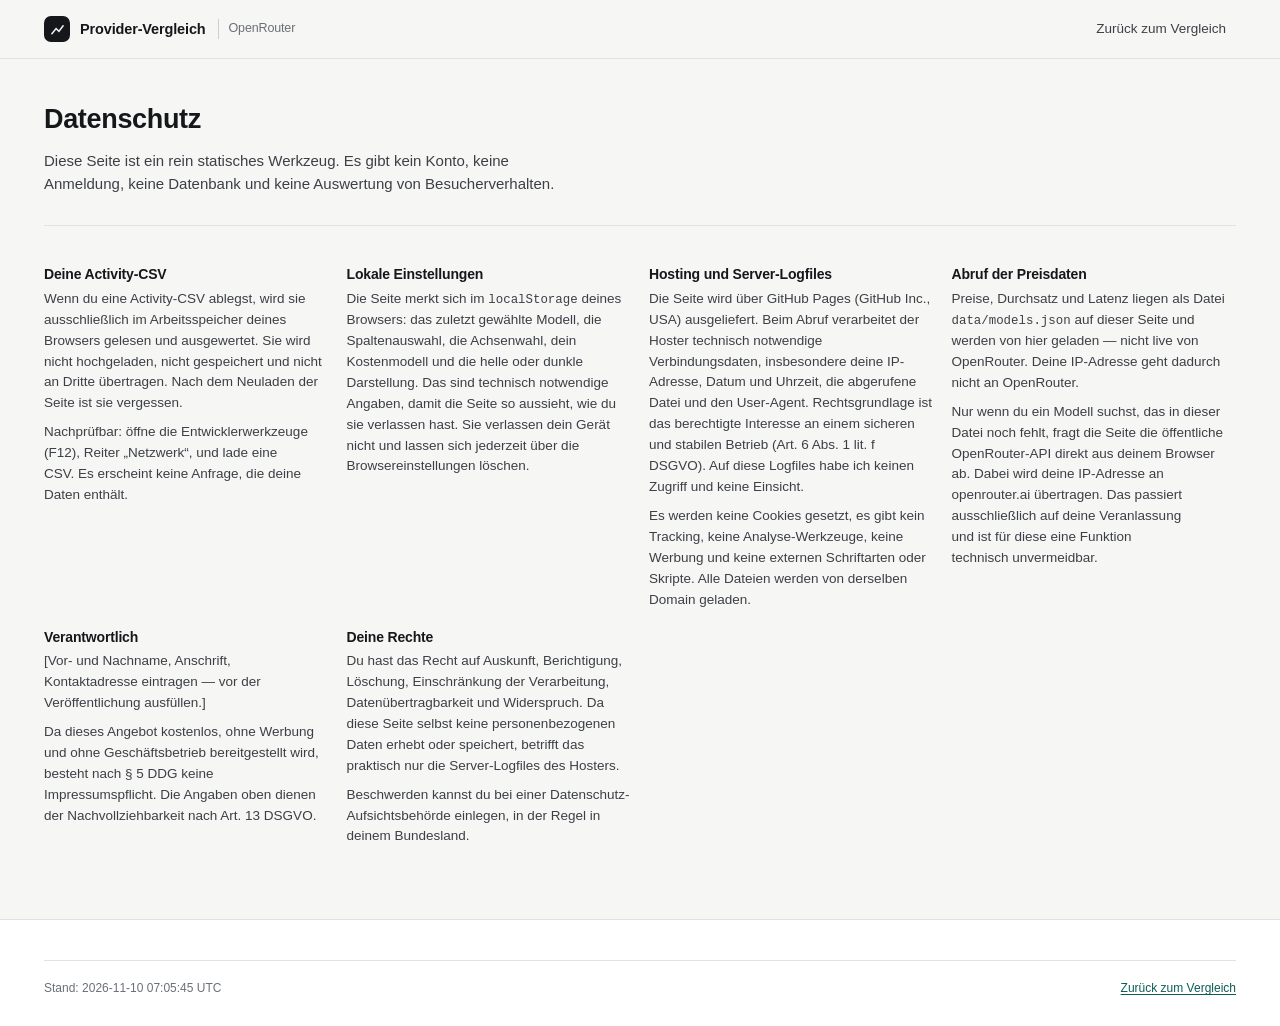
==== datenschutz.html @ 94ca4f89 "Provider-Vergleich: statische Website zum Vergleich von OpenRouter-Anbietern - Modellsuche über alle" ====
<!DOCTYPE html>
<html lang="de">
<head>
<meta charset="utf-8">
<meta name="viewport" content="width=device-width, initial-scale=1">
<title>Datenschutz — Provider-Vergleich</title>
<meta name="color-scheme" content="light dark">
<meta http-equiv="Content-Security-Policy" content="default-src 'none'; script-src 'self'; style-src 'self'; img-src 'self' data:; font-src 'self'; connect-src 'self'; base-uri 'none'; form-action 'none'">
<link rel="icon" href="assets/favicon.svg" type="image/svg+xml">
<link rel="stylesheet" href="assets/style.css">
</head>
<body>
<header class="site-header">
  <div class="site-header__inner">
    <a class="brand" href="./">
      <span class="brand__mark" aria-hidden="true">
        <svg width="15" height="15" viewBox="0 0 16 16" fill="none" stroke="currentColor" stroke-width="1.6" stroke-linecap="round">
          <path d="M2 12.5 6.5 7l3 3L14 4"/>
        </svg>
      </span>
      Provider-Vergleich
      <span class="brand__sub">OpenRouter</span>
    </a>
    <nav class="site-nav" aria-label="Hauptnavigation">
      <a href="index.html">Zurück zum Vergleich</a>
    </nav>
  </div>
</header>

<main>
  <section class="intro intro--single">
    <div>
      <h1>Datenschutz</h1>
      <p class="intro__lead">
        Diese Seite ist ein rein statisches Werkzeug. Es gibt kein Konto, keine Anmeldung,
        keine Datenbank und keine Auswertung von Besucherverhalten.
      </p>
    </div>
  </section>

  <section class="section">
    <div class="methodik">
      <article>
        <h3>Deine Activity-CSV</h3>
        <p>
          Wenn du eine Activity-CSV ablegst, wird sie ausschließlich im Arbeitsspeicher deines
          Browsers gelesen und ausgewertet. Sie wird nicht hochgeladen, nicht gespeichert und
          nicht an Dritte übertragen. Nach dem Neuladen der Seite ist sie vergessen.
        </p>
        <p>
          Nachprüfbar: öffne die Entwicklerwerkzeuge (F12), Reiter „Netzwerk“, und lade eine CSV.
          Es erscheint keine Anfrage, die deine Daten enthält.
        </p>
      </article>

      <article>
        <h3>Lokale Einstellungen</h3>
        <p>
          Die Seite merkt sich im <code>localStorage</code> deines Browsers: das zuletzt gewählte
          Modell, die Spaltenauswahl, die Achsenwahl, dein Kostenmodell und die helle oder dunkle
          Darstellung. Das sind technisch notwendige Angaben, damit die Seite so aussieht, wie du
          sie verlassen hast. Sie verlassen dein Gerät nicht und lassen sich jederzeit über die
          Browsereinstellungen löschen.
        </p>
      </article>

      <article>
        <h3>Hosting und Server-Logfiles</h3>
        <p>
          Die Seite wird über GitHub Pages (GitHub Inc., USA) ausgeliefert. Beim Abruf verarbeitet
          der Hoster technisch notwendige Verbindungsdaten, insbesondere deine IP-Adresse, Datum
          und Uhrzeit, die abgerufene Datei und den User-Agent. Rechtsgrundlage ist das
          berechtigte Interesse an einem sicheren und stabilen Betrieb (Art. 6 Abs. 1 lit. f
          DSGVO). Auf diese Logfiles habe ich keinen Zugriff und keine Einsicht.
        </p>
        <p>
          Es werden keine Cookies gesetzt, es gibt kein Tracking, keine Analyse-Werkzeuge, keine
          Werbung und keine externen Schriftarten oder Skripte. Alle Dateien werden von derselben
          Domain geladen.
        </p>
      </article>

      <article>
        <h3>Abruf der Preisdaten</h3>
        <p>
          Preise, Durchsatz und Latenz liegen als Datei <code>data/models.json</code> auf dieser
          Seite und werden von hier geladen — nicht live von OpenRouter. Deine IP-Adresse geht
          dadurch nicht an OpenRouter.
        </p>
        <p>
          Nur wenn du ein Modell suchst, das in dieser Datei noch fehlt, fragt die Seite die
          öffentliche OpenRouter-API direkt aus deinem Browser ab. Dabei wird deine IP-Adresse an
          openrouter.ai übertragen. Das passiert ausschließlich auf deine Veranlassung und ist für
          diese eine Funktion technisch unvermeidbar.
        </p>
      </article>

      <article>
        <h3>Verantwortlich</h3>
        <p>
          [Vor- und Nachname, Anschrift, Kontaktadresse eintragen — vor der Veröffentlichung
          ausfüllen.]
        </p>
        <p>
          Da dieses Angebot kostenlos, ohne Werbung und ohne Geschäftsbetrieb bereitgestellt wird,
          besteht nach § 5 DDG keine Impressumspflicht. Die Angaben oben dienen der
          Nachvollziehbarkeit nach Art. 13 DSGVO.
        </p>
      </article>

      <article>
        <h3>Deine Rechte</h3>
        <p>
          Du hast das Recht auf Auskunft, Berichtigung, Löschung, Einschränkung der Verarbeitung,
          Datenübertragbarkeit und Widerspruch. Da diese Seite selbst keine personenbezogenen Daten
          erhebt oder speichert, betrifft das praktisch nur die Server-Logfiles des Hosters.
        </p>
        <p>
          Beschwerden kannst du bei einer Datenschutz-Aufsichtsbehörde einlegen, in der Regel in
          deinem Bundesland.
        </p>
      </article>
    </div>
  </section>
</main>

<footer class="site-footer">
  <div class="site-footer__inner">
    <div class="site-footer__legal">
      <span>Stand: <span id="stand">—</span></span>
      <span class="spacer"></span>
      <a href="index.html">Zurück zum Vergleich</a>
    </div>
  </div>
</footer>
<script src="assets/datenschutz.js"></script>
</body>
</html>
---- assets/style.css ----
/* ==========================================================================
   Provider-Vergleich — Stylesheet
   Aufbau: Tokens · Basis · Kopf/Fuß · Werkzeugleiste · Tabelle · Grafik
   Farben und Typografie bewusst zurückhaltend: die Daten tragen die Seite.
   ========================================================================== */

/* --- Tokens --------------------------------------------------------------- */
:root {
  color-scheme: light;

  --bg: #f6f6f4;
  --surface: #ffffff;
  --surface-2: #fafaf8;
  --surface-3: #f1f1ee;
  --ink: #16171b;
  --ink-2: #3c3f46;
  --muted: #6b7076;
  --border: #e2e2de;
  --border-strong: #cfcfc9;

  --accent: #0f766e;
  --accent-ink: #0b5d56;
  --accent-soft: #e0f2ef;
  --warn: #a15c07;
  --warn-soft: #fdf3e2;
  --bad: #b3261e;
  --bad-soft: #fdecea;

  --radius: 8px;
  --radius-lg: 12px;
  --shadow: 0 1px 2px rgba(20, 22, 26, .06), 0 8px 24px -16px rgba(20, 22, 26, .25);

  --font: -apple-system, BlinkMacSystemFont, "Segoe UI", Roboto, "Helvetica Neue", Arial, sans-serif;
  --mono: ui-monospace, SFMono-Regular, "SF Mono", Menlo, Consolas, monospace;

  --maxw: 1240px;

  /* Quantisierungsfarben — eine Farbe je Stufe, auch im Diagramm verwendet
     (dort als SVG-fill, hier als Klasse). */
  --q-fp4: #2563eb;
  --q-fp8: #0d9488;
  --q-nvfp4: #7c3aed;
  --q-mxfp4: #c2410c;
  --q-fp16: #0369a1;
  --q-bf16: #4d7c0f;
  --q-fp32: #9f1239;
  --q-int8: #a16207;
  --q-int4: #be185d;
  --q-unknown: #8b929b;
}

:root[data-theme="dark"] {
  color-scheme: dark;
  --bg: #0e0f11;
  --surface: #16181b;
  --surface-2: #1b1e22;
  --surface-3: #21252a;
  --ink: #e9e9e6;
  --ink-2: #c2c6cc;
  --muted: #8b929b;
  --border: #282c31;
  --border-strong: #3a3f46;

  --accent: #2dd4bf;
  --accent-ink: #7fe7d8;
  --accent-soft: #10302e;
  --warn: #e0a44a;
  --warn-soft: #2c2317;
  --bad: #f0736a;
  --bad-soft: #2e1a19;

  --shadow: 0 1px 2px rgba(0, 0, 0, .4), 0 12px 32px -20px rgba(0, 0, 0, .8);
}

/* Systemeinstellung „dunkel" ohne Umschalter: gleiche Tokens wie oben.
   Muss mit :root[data-theme="dark"] synchron bleiben. */
@media (prefers-color-scheme: dark) {
  :root:not([data-theme="light"]) {
    color-scheme: dark;
    --bg: #0e0f11;
    --surface: #16181b;
    --surface-2: #1b1e22;
    --surface-3: #21252a;
    --ink: #e9e9e6;
    --ink-2: #c2c6cc;
    --muted: #8b929b;
    --border: #282c31;
    --border-strong: #3a3f46;

    --accent: #2dd4bf;
    --accent-ink: #7fe7d8;
    --accent-soft: #10302e;
    --warn: #e0a44a;
    --warn-soft: #2c2317;
    --bad: #f0736a;
    --bad-soft: #2e1a19;

    --shadow: 0 1px 2px rgba(0, 0, 0, .4), 0 12px 32px -20px rgba(0, 0, 0, .8);
  }
}

/* Quantisierungs-Punkte (Tabelle und Legende) */
.qdot.q-fp4 { background: var(--q-fp4); }
.qdot.q-fp8 { background: var(--q-fp8); }
.qdot.q-nvfp4 { background: var(--q-nvfp4); }
.qdot.q-mxfp4 { background: var(--q-mxfp4); }
.qdot.q-fp16 { background: var(--q-fp16); }
.qdot.q-bf16 { background: var(--q-bf16); }
.qdot.q-fp32 { background: var(--q-fp32); }
.qdot.q-int8 { background: var(--q-int8); }
.qdot.q-int4 { background: var(--q-int4); }
.qdot.q-unknown { background: var(--q-unknown); }

/* Kleine Helfer (keine Inline-Styles: die CSP erlaubt nur eigene Stylesheets) */
.colchips { display: contents; }
.intro--single { grid-template-columns: 1fr; }
.hint--top { margin-top: 14px; }
.linkline { margin-top: 10px; }
.panel--note { margin: 24px; }
.is-left { text-align: left !important; }
.tip-bad { color: #f0736a; }
.point-label { pointer-events: none; }
.qdot--ring { background: transparent; border: 2px solid #b3261e; }

/* --- Basis ---------------------------------------------------------------- */
*, *::before, *::after { box-sizing: border-box; }

html { -webkit-text-size-adjust: 100%; }

body {
  margin: 0;
  background: var(--bg);
  color: var(--ink);
  font: 400 14.5px/1.55 var(--font);
  text-wrap: pretty;
  -webkit-font-smoothing: antialiased;
}

h1, h2, h3 { margin: 0; line-height: 1.25; letter-spacing: -.012em; }
h1 { font-size: 27px; font-weight: 640; }
h2 { font-size: 17px; font-weight: 620; }
h3 { font-size: 14px; font-weight: 620; }
p { margin: 0; }

a { color: var(--accent-ink); text-decoration-thickness: 1px; text-underline-offset: 2px; }
a:hover { color: var(--accent); }

code, .mono { font-family: var(--mono); font-size: .92em; }

button, input, select, textarea { font: inherit; color: inherit; }

:focus-visible {
  outline: 2px solid var(--accent);
  outline-offset: 2px;
  border-radius: 4px;
}

.visually-hidden {
  position: absolute; width: 1px; height: 1px;
  padding: 0; margin: -1px; overflow: hidden;
  clip: rect(0 0 0 0); white-space: nowrap; border: 0;
}

.skip-link {
  position: absolute; left: 12px; top: -60px; z-index: 100;
  background: var(--surface); border: 1px solid var(--border-strong);
  border-radius: var(--radius); padding: 8px 14px;
}
.skip-link:focus { top: 12px; }

/* --- Kopfleiste ----------------------------------------------------------- */
.site-header {
  position: sticky; top: 0; z-index: 40;
  background: color-mix(in srgb, var(--bg) 88%, transparent);
  backdrop-filter: saturate(1.6) blur(10px);
  border-bottom: 1px solid var(--border);
}
.site-header__inner {
  max-width: var(--maxw); margin: 0 auto; padding: 0 24px;
  height: 58px; display: flex; align-items: center; gap: 20px;
}
.brand {
  display: flex; align-items: center; gap: 10px;
  text-decoration: none; color: var(--ink); font-weight: 620; letter-spacing: -.01em;
}
.brand__mark {
  width: 26px; height: 26px; border-radius: 7px;
  background: var(--ink); color: var(--bg);
  display: grid; place-items: center; flex: none;
}
.brand__mark svg { display: block; }
.brand__sub {
  font-weight: 450; color: var(--muted); font-size: 12.5px;
  border-left: 1px solid var(--border-strong); padding-left: 10px; margin-left: 2px;
}
.site-nav { display: flex; align-items: center; gap: 4px; margin-left: auto; }
.site-nav a {
  color: var(--ink-2); text-decoration: none; font-size: 13.5px;
  padding: 7px 10px; border-radius: 6px;
}
.site-nav a:hover { background: var(--surface-3); color: var(--ink); }
.icon-btn {
  display: grid; place-items: center;
  width: 34px; height: 34px; border-radius: 7px;
  background: transparent; border: 1px solid var(--border);
  color: var(--ink-2); cursor: pointer;
}
.icon-btn:hover { background: var(--surface-3); color: var(--ink); }

/* --- Seitenrumpf ---------------------------------------------------------- */
main { max-width: var(--maxw); margin: 0 auto; padding: 0 24px 72px; }

.intro {
  display: grid; grid-template-columns: minmax(0, 1fr) minmax(0, 380px);
  gap: 40px; align-items: end;
  padding: 44px 0 30px; border-bottom: 1px solid var(--border);
}
.intro h1 { margin-bottom: 12px; max-width: 22ch; }
.intro__lead { color: var(--ink-2); max-width: 62ch; font-size: 15px; }
.intro__lead + .intro__lead { margin-top: 10px; }
.intro__facts { display: grid; gap: 14px; }
.fact { display: grid; grid-template-columns: 92px 1fr; gap: 12px; align-items: baseline; }
.fact dt {
  font-size: 11px; text-transform: uppercase; letter-spacing: .07em;
  color: var(--muted); font-weight: 600;
}
.fact dd { margin: 0; font-size: 13.5px; color: var(--ink-2); }
.fact dd b { color: var(--ink); font-variant-numeric: tabular-nums; }

.section { padding-top: 40px; }
.section__head {
  display: flex; align-items: baseline; gap: 14px; flex-wrap: wrap;
  margin-bottom: 16px;
}
.section__head h2 { flex: none; }
.section__head .hint { color: var(--muted); font-size: 13px; }

/* --- Werkzeugleiste: Modellsuche + Presets -------------------------------- */
.toolbar {
  display: flex; gap: 16px; align-items: flex-start; flex-wrap: wrap;
  margin-bottom: 18px;
}
.picker { position: relative; flex: 1 1 420px; min-width: 300px; }
.picker__label {
  display: block; font-size: 11px; font-weight: 600; letter-spacing: .07em;
  text-transform: uppercase; color: var(--muted); margin-bottom: 6px;
}
.picker__field {
  display: flex; align-items: center; gap: 8px;
  background: var(--surface); border: 1px solid var(--border-strong);
  border-radius: var(--radius); padding: 0 10px;
  box-shadow: var(--shadow);
}
.picker__field:focus-within { border-color: var(--accent); }
.picker__field svg { flex: none; color: var(--muted); }
.picker input {
  flex: 1; min-width: 0; border: 0; background: none; padding: 11px 0;
  font-size: 14.5px;
}
.picker input:focus { outline: none; }
.picker__clear {
  border: 0; background: none; color: var(--muted); cursor: pointer;
  padding: 4px; border-radius: 4px; line-height: 0;
}
.picker__clear:hover { color: var(--ink); background: var(--surface-3); }

.picker__list {
  position: absolute; z-index: 30; left: 0; right: 0; top: calc(100% + 6px);
  background: var(--surface); border: 1px solid var(--border-strong);
  border-radius: var(--radius); box-shadow: 0 18px 40px -20px rgba(0, 0, 0, .35);
  max-height: 340px; overflow-y: auto; padding: 4px;
}
.picker__list[hidden] { display: none; }
.picker__opt {
  display: grid; grid-template-columns: 1fr auto; gap: 2px 12px;
  padding: 8px 10px; border-radius: 6px; cursor: pointer;
}
.picker__opt:hover, .picker__opt[aria-selected="true"] { background: var(--surface-3); }
.picker__opt-name { font-size: 13.5px; font-weight: 550; }
.picker__opt-id {
  grid-column: 1; font-family: var(--mono); font-size: 11.5px; color: var(--muted);
}
.picker__opt-meta {
  grid-row: 1 / span 2; grid-column: 2; align-self: center;
  font-size: 11.5px; color: var(--muted); text-align: right;
  font-variant-numeric: tabular-nums;
}
.picker__empty { padding: 14px 10px; color: var(--muted); font-size: 13px; }

.presets { display: flex; flex-wrap: wrap; gap: 6px; align-items: flex-end; }
.presets__label {
  flex-basis: 100%; font-size: 11px; font-weight: 600; letter-spacing: .07em;
  text-transform: uppercase; color: var(--muted); margin-bottom: 0;
}
.chip {
  border: 1px solid var(--border-strong); background: var(--surface);
  border-radius: 999px; padding: 6px 13px; font-size: 13px;
  color: var(--ink-2); cursor: pointer; white-space: nowrap;
}
.chip:hover { border-color: var(--accent); color: var(--accent-ink); }
.chip[aria-pressed="true"] {
  background: var(--accent); border-color: var(--accent);
  color: #fff; font-weight: 550;
}
:root[data-theme="dark"] .chip[aria-pressed="true"] { color: #06201e; }

/* --- Kostenmodell --------------------------------------------------------- */
.model-bar {
  display: flex; flex-wrap: wrap; align-items: center; gap: 10px 18px;
  background: var(--surface); border: 1px solid var(--border);
  border-radius: var(--radius-lg) var(--radius-lg) 0 0;
  border-bottom: 0; padding: 12px 16px;
}
.model-bar__title {
  font-size: 11px; font-weight: 600; letter-spacing: .07em;
  text-transform: uppercase; color: var(--muted); flex-basis: 100%;
}
.field { display: flex; align-items: center; gap: 7px; font-size: 13px; color: var(--ink-2); }
.field input[type="number"] {
  width: 88px; padding: 6px 8px; border-radius: 6px;
  border: 1px solid var(--border-strong); background: var(--surface-2);
  font-variant-numeric: tabular-nums;
}
.field input[type="number"]:disabled { color: var(--muted); background: var(--surface-3); }
.field select {
  padding: 6px 8px; border-radius: 6px; border: 1px solid var(--border-strong);
  background: var(--surface-2);
}
.model-bar__csv {
  margin-left: auto; display: flex; align-items: center; gap: 10px;
}
.drop-mini {
  border: 1px dashed var(--border-strong); border-radius: var(--radius);
  padding: 7px 12px; font-size: 12.5px; color: var(--muted);
  background: var(--surface-2); cursor: pointer; display: inline-flex;
  align-items: center; gap: 7px;
}
.drop-mini:hover, .drop-mini.is-over { border-color: var(--accent); color: var(--accent-ink); }
.drop-mini.is-loaded { border-style: solid; border-color: var(--accent); color: var(--accent-ink); }

/* --- Tabelle -------------------------------------------------------------- */
.table-card {
  background: var(--surface); border: 1px solid var(--border);
  border-bottom: 0; overflow: hidden;
}
.table-scroll { overflow: auto; max-height: 62vh; }
table {
  border-collapse: separate; border-spacing: 0; width: 100%;
  min-width: 760px;
  font-size: 13px; font-variant-numeric: tabular-nums;
}
thead th {
  position: sticky; top: 0; z-index: 2;
  background: var(--surface-2);
  border-bottom: 1px solid var(--border-strong);
  padding: 0; text-align: right; white-space: nowrap;
  font-size: 11px; font-weight: 600; letter-spacing: .05em;
  text-transform: uppercase; color: var(--muted);
}
thead th:first-child { text-align: left; }
th button {
  width: 100%; border: 0; background: none; cursor: pointer;
  padding: 9px 12px; color: inherit; font: inherit;
  text-transform: inherit; letter-spacing: inherit;
  display: flex; align-items: center; gap: 5px; justify-content: flex-end;
}
thead th:first-child button { justify-content: flex-start; }
th button:hover { color: var(--ink); }
th[aria-sort="ascending"] button, th[aria-sort="descending"] button { color: var(--accent-ink); }
.sort-ind { font-size: 9px; opacity: .9; }

tbody td {
  padding: 8px 12px; text-align: right; white-space: nowrap;
  border-bottom: 1px solid var(--border);
}
tbody td:first-child { text-align: left; }
tbody tr:hover td { background: var(--surface-2); }
tbody tr.is-linked td { background: var(--accent-soft); }
tbody tr.is-excluded td { color: var(--muted); }
tbody tr.is-excluded td:first-child { text-decoration: line-through; text-decoration-color: var(--border-strong); }

.cell-provider { font-weight: 550; display: flex; align-items: center; gap: 7px; }
.cell-sub { font-family: var(--mono); font-size: 11.5px; color: var(--muted); }
.num-strong { font-weight: 600; }
.dim { color: var(--muted); }
.pos-min { color: var(--accent-ink); font-weight: 600; }
.pos-max { color: var(--bad); }
.neg { color: var(--bad); }

.badge {
  display: inline-block; font-size: 10px; font-weight: 600; letter-spacing: .03em;
  padding: 1px 6px; border-radius: 999px; border: 1px solid var(--border-strong);
  color: var(--muted); background: var(--surface-2); white-space: nowrap;
}
.badge--good { color: var(--accent-ink); border-color: color-mix(in srgb, var(--accent) 45%, var(--border)); background: var(--accent-soft); }
.badge--warn { color: var(--warn); border-color: color-mix(in srgb, var(--warn) 40%, var(--border)); background: var(--warn-soft); }
.badge--bad { color: var(--bad); border-color: color-mix(in srgb, var(--bad) 40%, var(--border)); background: var(--bad-soft); }

.qdot {
  display: inline-block; width: 8px; height: 8px; border-radius: 2px;
  margin-right: 6px; vertical-align: baseline; flex: none;
}

.table-foot {
  display: flex; flex-wrap: wrap; align-items: center; gap: 8px 14px;
  background: var(--surface); border: 1px solid var(--border);
  border-top: 1px solid var(--border); border-radius: 0 0 var(--radius-lg) var(--radius-lg);
  padding: 10px 16px 12px;
}
.table-foot__label {
  font-size: 11px; font-weight: 600; letter-spacing: .07em;
  text-transform: uppercase; color: var(--muted);
}
.colchip {
  border: 1px solid var(--border); background: var(--surface-2);
  border-radius: 999px; padding: 3px 10px; font-size: 12px;
  color: var(--muted); cursor: pointer;
}
.colchip[aria-pressed="true"] { color: var(--ink); border-color: var(--border-strong); background: var(--surface); }
.colchip[aria-pressed="false"] { text-decoration: line-through; opacity: .7; }
.table-foot__note { margin-left: auto; color: var(--muted); font-size: 12.5px; }

/* --- Grafik --------------------------------------------------------------- */
.chart-card {
  background: var(--surface); border: 1px solid var(--border);
  border-radius: var(--radius-lg); padding: 16px;
}
.chart-controls {
  display: flex; flex-wrap: wrap; gap: 10px 16px; align-items: center;
  margin-bottom: 12px;
}
.chart-controls .field select { max-width: 190px; }
.check { display: inline-flex; align-items: center; gap: 6px; font-size: 12.5px; color: var(--muted); cursor: pointer; }
.chart-wrap { position: relative; }
#chart { display: block; width: 100%; height: auto; touch-action: pan-y; }
.chart-legend {
  display: flex; flex-wrap: wrap; gap: 6px 16px; align-items: center;
  margin-top: 10px; padding-top: 10px; border-top: 1px solid var(--border);
  font-size: 12px; color: var(--muted);
}
.chart-legend__item { display: inline-flex; align-items: center; gap: 6px; }
.chart-legend__note { margin-left: auto; }
.axis-label { font-size: 11.5px; fill: var(--muted); }
.tick-label { font-size: 10.5px; fill: var(--muted); font-variant-numeric: tabular-nums; }
.grid-line { stroke: var(--border); stroke-width: 1; }
.grid-line--base { stroke: var(--border-strong); }

/* --- Tooltip -------------------------------------------------------------- */
.tip {
  position: fixed; z-index: 60; pointer-events: none;
  background: var(--ink); color: var(--bg);
  border-radius: 7px; padding: 7px 10px; max-width: 280px;
  font-size: 12px; line-height: 1.45;
  box-shadow: 0 10px 30px -12px rgba(0, 0, 0, .5);
  opacity: 0; transition: opacity .1s ease;
}
.tip.is-on { opacity: 1; }
.tip b { font-weight: 650; }
.tip .tip-row { display: flex; justify-content: space-between; gap: 14px; }
.tip .tip-k { opacity: .72; }
.tip .tip-mono { font-family: var(--mono); font-size: 11px; opacity: .72; }

/* --- Nutzungsprofil / CSV ------------------------------------------------- */
.panel {
  background: var(--surface); border: 1px solid var(--border);
  border-radius: var(--radius-lg); padding: 18px;
}
.drop {
  border: 1.5px dashed var(--border-strong); border-radius: var(--radius);
  padding: 26px 20px; text-align: center; cursor: pointer;
  background: var(--surface-2); transition: border-color .12s ease, background .12s ease;
}
.drop:hover, .drop.is-over { border-color: var(--accent); background: var(--accent-soft); }
.drop strong { display: block; margin-bottom: 4px; font-weight: 600; }
.drop span { color: var(--muted); font-size: 13px; }

.kpis { display: flex; flex-wrap: wrap; gap: 10px 26px; margin-top: 16px; }
.kpi { display: grid; gap: 1px; }
.kpi__k { font-size: 10.5px; text-transform: uppercase; letter-spacing: .06em; color: var(--muted); font-weight: 600; }
.kpi__v { font-size: 15px; font-weight: 600; font-variant-numeric: tabular-nums; }

.msg { margin-top: 12px; font-size: 13px; }
.msg.is-ok { color: var(--accent-ink); }
.msg.is-err { color: var(--bad); }

/* --- Aufklappbarer Bereich (Filterliste) ---------------------------------- */
details.advanced {
  margin-top: 40px; border: 1px solid var(--border);
  border-radius: var(--radius-lg); background: var(--surface);
}
details.advanced > summary {
  cursor: pointer; padding: 14px 18px; font-weight: 600; font-size: 14px;
  list-style: none; display: flex; align-items: center; gap: 10px;
}
details.advanced > summary::-webkit-details-marker { display: none; }
details.advanced > summary::before {
  content: ""; width: 0; height: 0; flex: none;
  border-left: 5px solid var(--muted); border-top: 4px solid transparent;
  border-bottom: 4px solid transparent; transition: transform .15s ease;
}
details.advanced[open] > summary::before { transform: rotate(90deg); }
details.advanced > summary .hint { font-weight: 400; color: var(--muted); font-size: 12.5px; }
.advanced__body { padding: 0 18px 18px; display: grid; gap: 14px; }
.rule-row { display: flex; flex-wrap: wrap; gap: 14px 22px; align-items: center; }
.rule-row .field input[type="number"] { width: 76px; }
.output-line {
  display: flex; align-items: center; gap: 10px; flex-wrap: wrap;
  background: var(--surface-2); border: 1px solid var(--border);
  border-radius: var(--radius); padding: 9px 12px;
}
.output-line code {
  flex: 1; min-width: 0; overflow-x: auto; white-space: nowrap;
  font-size: 12.5px; color: var(--ink);
}
.btn {
  border: 1px solid var(--border-strong); background: var(--surface);
  border-radius: 6px; padding: 5px 11px; font-size: 12.5px;
  color: var(--ink-2); cursor: pointer;
}
.btn:hover { border-color: var(--accent); color: var(--accent-ink); }
.btn:disabled { opacity: .45; cursor: default; }

/* --- Methodik ------------------------------------------------------------- */
.methodik { display: grid; gap: 18px; grid-template-columns: repeat(auto-fit, minmax(240px, 1fr)); }
.methodik article h3 { margin-bottom: 5px; }
.methodik article p { color: var(--ink-2); font-size: 13.5px; }
.methodik article p + p { margin-top: 8px; }

/* --- Fußzeile ------------------------------------------------------------- */
.site-footer { border-top: 1px solid var(--border); background: var(--surface); }
.site-footer__inner {
  max-width: var(--maxw); margin: 0 auto; padding: 40px 24px 28px;
  display: grid; gap: 32px; grid-template-columns: 1.4fr 1fr 1fr;
}
.site-footer h3 {
  font-size: 11px; text-transform: uppercase; letter-spacing: .07em;
  color: var(--muted); margin-bottom: 10px;
}
.site-footer p, .site-footer li { font-size: 13px; color: var(--ink-2); }
.site-footer ul { list-style: none; margin: 0; padding: 0; display: grid; gap: 6px; }
.site-footer__legal {
  grid-column: 1 / -1; border-top: 1px solid var(--border); padding-top: 18px;
  display: flex; flex-wrap: wrap; gap: 10px 22px; align-items: baseline;
  font-size: 12px; color: var(--muted);
}
.site-footer__legal .spacer { margin-left: auto; }

/* --- Responsiv ------------------------------------------------------------ */
@media (max-width: 900px) {
  .intro { grid-template-columns: 1fr; gap: 26px; align-items: start; padding-top: 30px; }
  .site-footer__inner { grid-template-columns: 1fr; gap: 26px; }
  main { padding: 0 16px 56px; }
  .site-header__inner { padding: 0 16px; }
  .brand__sub { display: none; }
  h1 { font-size: 23px; }
}
@media (max-width: 700px) {
  .site-header__inner { gap: 10px; }
  .brand { white-space: nowrap; font-size: 13.5px; gap: 8px; }
  .brand__mark { width: 22px; height: 22px; }
  /* Auf schmalen Geräten entfällt der Sprung zum Seitenanfang — dafür bleibt
     der Umschalter für das Farbschema erreichbar. */
  .site-nav { gap: 0; }
  .site-nav a[href="#vergleich"] { display: none; }
  .site-nav a { padding: 6px 7px; font-size: 12.5px; white-space: nowrap; }
  .icon-btn { flex: none; }
  .model-bar__csv { margin-left: 0; }
  .field input[type="number"] { width: 74px; }
}

@media (prefers-reduced-motion: reduce) {
  * { transition-duration: .01ms !important; animation-duration: .01ms !important; }
}

/* --- Druck ---------------------------------------------------------------- */
@media print {
  .site-header, .toolbar, .chart-controls, .table-foot, details.advanced { display: none; }
  body { background: #fff; color: #000; }
  .table-scroll { max-height: none; overflow: visible; }
}
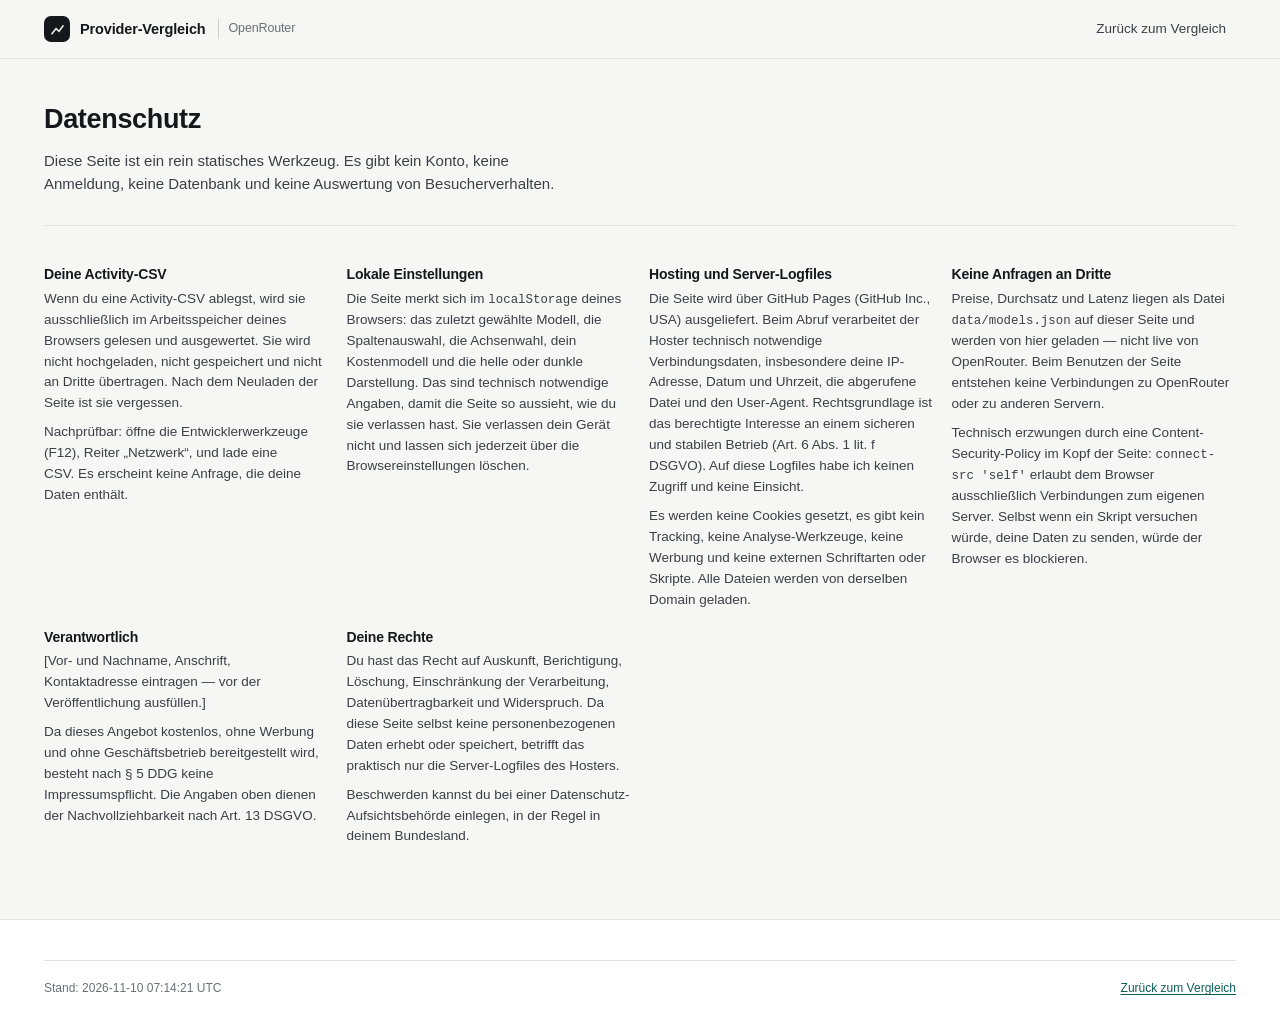
==== commit 5eba36c8: "CSP auf eigene Herkunft beschränkt, Datenschutztext an die tatsächlichen Anfragen angepasst" ====
--- a/datenschutz.html
+++ b/datenschutz.html
@@ -81,17 +81,17 @@
       </article>
 
       <article>
-        <h3>Abruf der Preisdaten</h3>
+        <h3>Keine Anfragen an Dritte</h3>
         <p>
           Preise, Durchsatz und Latenz liegen als Datei <code>data/models.json</code> auf dieser
-          Seite und werden von hier geladen — nicht live von OpenRouter. Deine IP-Adresse geht
-          dadurch nicht an OpenRouter.
+          Seite und werden von hier geladen — nicht live von OpenRouter. Beim Benutzen der Seite
+          entstehen keine Verbindungen zu OpenRouter oder zu anderen Servern.
         </p>
         <p>
-          Nur wenn du ein Modell suchst, das in dieser Datei noch fehlt, fragt die Seite die
-          öffentliche OpenRouter-API direkt aus deinem Browser ab. Dabei wird deine IP-Adresse an
-          openrouter.ai übertragen. Das passiert ausschließlich auf deine Veranlassung und ist für
-          diese eine Funktion technisch unvermeidbar.
+          Technisch erzwungen durch eine Content-Security-Policy im Kopf der Seite:
+          <code>connect-src 'self'</code> erlaubt dem Browser ausschließlich Verbindungen zum
+          eigenen Server. Selbst wenn ein Skript versuchen würde, deine Daten zu senden, würde der
+          Browser es blockieren.
         </p>
       </article>
 
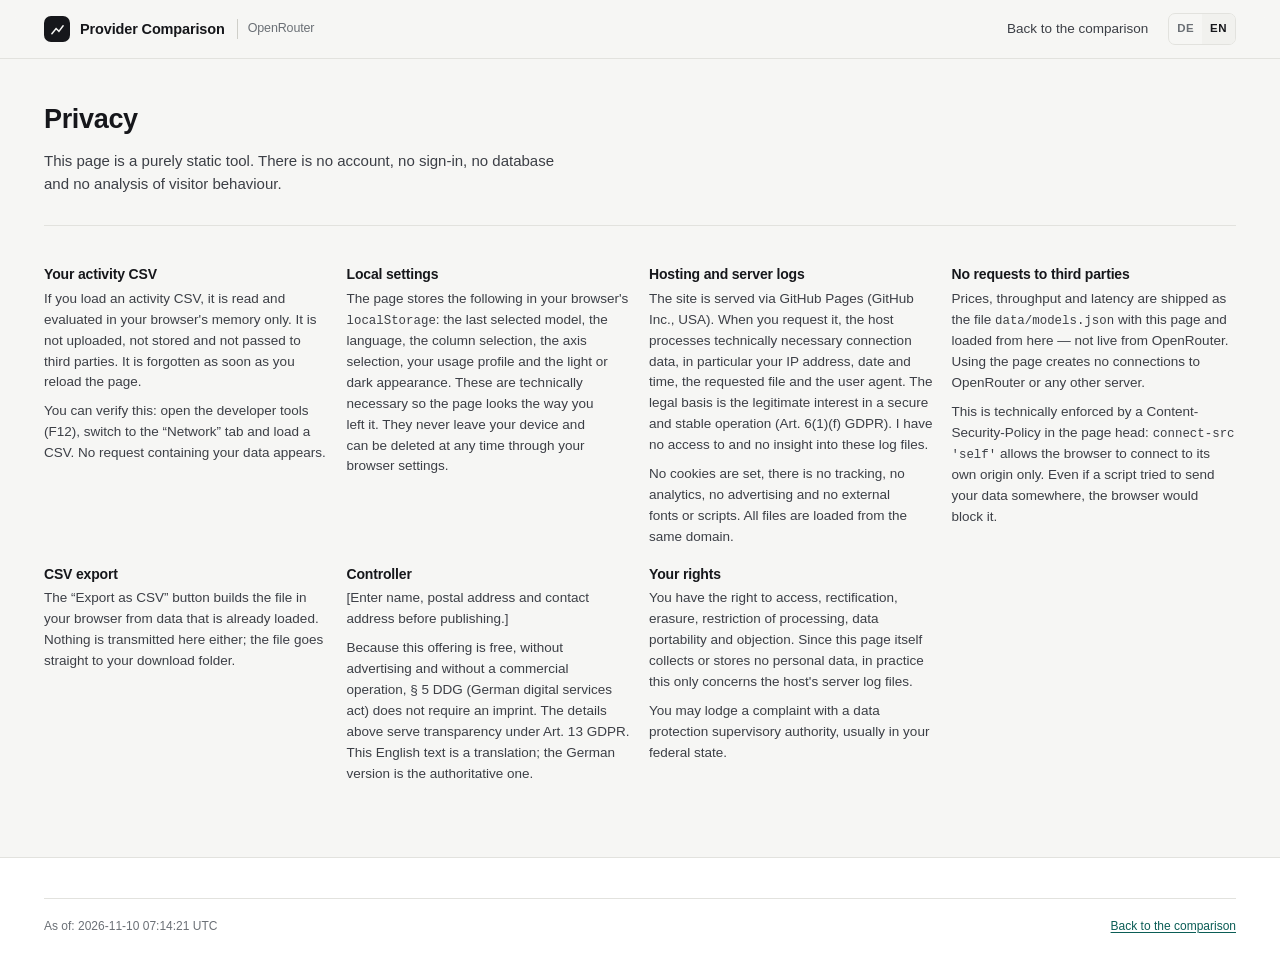
==== commit 5b61e1a9: "Nutzungsprofil einmal oberhalb der Tabelle, absolute Tokenmengen, Kosten gesamt und je 1.000 Calls -" ====
--- a/datenschutz.html
+++ b/datenschutz.html
@@ -1,5 +1,5 @@
 <!DOCTYPE html>
-<html lang="de">
+<html lang="de" data-lang="de">
 <head>
 <meta charset="utf-8">
 <meta name="viewport" content="width=device-width, initial-scale=1">
@@ -18,11 +18,17 @@
           <path d="M2 12.5 6.5 7l3 3L14 4"/>
         </svg>
       </span>
-      Provider-Vergleich
+      <span data-lang-block="de">Provider-Vergleich</span>
+      <span data-lang-block="en">Provider Comparison</span>
       <span class="brand__sub">OpenRouter</span>
     </a>
     <nav class="site-nav" aria-label="Hauptnavigation">
-      <a href="index.html">Zurück zum Vergleich</a>
+      <a href="index.html" data-lang-block="de">Zurück zum Vergleich</a>
+      <a href="index.html?lang=en" data-lang-block="en">Back to the comparison</a>
+      <div class="lang-switch" role="group" aria-label="Sprache / Language">
+        <button type="button" data-lang="de" aria-pressed="true">DE</button>
+        <button type="button" data-lang="en" aria-pressed="false">EN</button>
+      </div>
     </nav>
   </div>
 </header>
@@ -30,17 +36,23 @@
 <main>
   <section class="intro intro--single">
     <div>
-      <h1>Datenschutz</h1>
-      <p class="intro__lead">
+      <h1 data-lang-block="de">Datenschutz</h1>
+      <h1 data-lang-block="en">Privacy</h1>
+      <p class="intro__lead" data-lang-block="de">
         Diese Seite ist ein rein statisches Werkzeug. Es gibt kein Konto, keine Anmeldung,
         keine Datenbank und keine Auswertung von Besucherverhalten.
       </p>
+      <p class="intro__lead" data-lang-block="en">
+        This page is a purely static tool. There is no account, no sign-in, no database and no
+        analysis of visitor behaviour.
+      </p>
     </div>
   </section>
 
   <section class="section">
     <div class="methodik">
-      <article>
+      <!-- ---------- Deutsch ---------- -->
+      <article data-lang-block="de">
         <h3>Deine Activity-CSV</h3>
         <p>
           Wenn du eine Activity-CSV ablegst, wird sie ausschließlich im Arbeitsspeicher deines
@@ -53,18 +65,18 @@
         </p>
       </article>
 
-      <article>
+      <article data-lang-block="de">
         <h3>Lokale Einstellungen</h3>
         <p>
           Die Seite merkt sich im <code>localStorage</code> deines Browsers: das zuletzt gewählte
-          Modell, die Spaltenauswahl, die Achsenwahl, dein Kostenmodell und die helle oder dunkle
-          Darstellung. Das sind technisch notwendige Angaben, damit die Seite so aussieht, wie du
-          sie verlassen hast. Sie verlassen dein Gerät nicht und lassen sich jederzeit über die
-          Browsereinstellungen löschen.
-        </p>
-      </article>
-
-      <article>
+          Modell, die Sprache, die Spaltenauswahl, die Achsenwahl, dein Nutzungsprofil und die
+          helle oder dunkle Darstellung. Das sind technisch notwendige Angaben, damit die Seite so
+          aussieht, wie du sie verlassen hast. Sie verlassen dein Gerät nicht und lassen sich
+          jederzeit über die Browsereinstellungen löschen.
+        </p>
+      </article>
+
+      <article data-lang-block="de">
         <h3>Hosting und Server-Logfiles</h3>
         <p>
           Die Seite wird über GitHub Pages (GitHub Inc., USA) ausgeliefert. Beim Abruf verarbeitet
@@ -80,7 +92,7 @@
         </p>
       </article>
 
-      <article>
+      <article data-lang-block="de">
         <h3>Keine Anfragen an Dritte</h3>
         <p>
           Preise, Durchsatz und Latenz liegen als Datei <code>data/models.json</code> auf dieser
@@ -95,7 +107,16 @@
         </p>
       </article>
 
-      <article>
+      <article data-lang-block="de">
+        <h3>Export als CSV</h3>
+        <p>
+          Der Knopf „Als CSV exportieren“ erzeugt die Datei im Browser aus den bereits geladenen
+          Daten. Auch dabei wird nichts übertragen; die Datei landet direkt in deinem
+          Download-Ordner.
+        </p>
+      </article>
+
+      <article data-lang-block="de">
         <h3>Verantwortlich</h3>
         <p>
           [Vor- und Nachname, Anschrift, Kontaktadresse eintragen — vor der Veröffentlichung
@@ -108,7 +129,7 @@
         </p>
       </article>
 
-      <article>
+      <article data-lang-block="de">
         <h3>Deine Rechte</h3>
         <p>
           Du hast das Recht auf Auskunft, Berichtigung, Löschung, Einschränkung der Verarbeitung,
@@ -120,6 +141,95 @@
           deinem Bundesland.
         </p>
       </article>
+
+      <!-- ---------- English ---------- -->
+      <article data-lang-block="en">
+        <h3>Your activity CSV</h3>
+        <p>
+          If you load an activity CSV, it is read and evaluated in your browser's memory only. It is
+          not uploaded, not stored and not passed to third parties. It is forgotten as soon as you
+          reload the page.
+        </p>
+        <p>
+          You can verify this: open the developer tools (F12), switch to the “Network” tab and load a
+          CSV. No request containing your data appears.
+        </p>
+      </article>
+
+      <article data-lang-block="en">
+        <h3>Local settings</h3>
+        <p>
+          The page stores the following in your browser's <code>localStorage</code>: the last
+          selected model, the language, the column selection, the axis selection, your usage profile
+          and the light or dark appearance. These are technically necessary so the page looks the
+          way you left it. They never leave your device and can be deleted at any time through your
+          browser settings.
+        </p>
+      </article>
+
+      <article data-lang-block="en">
+        <h3>Hosting and server logs</h3>
+        <p>
+          The site is served via GitHub Pages (GitHub Inc., USA). When you request it, the host
+          processes technically necessary connection data, in particular your IP address, date and
+          time, the requested file and the user agent. The legal basis is the legitimate interest in
+          a secure and stable operation (Art. 6(1)(f) GDPR). I have no access to and no insight into
+          these log files.
+        </p>
+        <p>
+          No cookies are set, there is no tracking, no analytics, no advertising and no external
+          fonts or scripts. All files are loaded from the same domain.
+        </p>
+      </article>
+
+      <article data-lang-block="en">
+        <h3>No requests to third parties</h3>
+        <p>
+          Prices, throughput and latency are shipped as the file <code>data/models.json</code> with
+          this page and loaded from here — not live from OpenRouter. Using the page creates no
+          connections to OpenRouter or any other server.
+        </p>
+        <p>
+          This is technically enforced by a Content-Security-Policy in the page head:
+          <code>connect-src 'self'</code> allows the browser to connect to its own origin only. Even
+          if a script tried to send your data somewhere, the browser would block it.
+        </p>
+      </article>
+
+      <article data-lang-block="en">
+        <h3>CSV export</h3>
+        <p>
+          The “Export as CSV” button builds the file in your browser from data that is already
+          loaded. Nothing is transmitted here either; the file goes straight to your download
+          folder.
+        </p>
+      </article>
+
+      <article data-lang-block="en">
+        <h3>Controller</h3>
+        <p>
+          [Enter name, postal address and contact address before publishing.]
+        </p>
+        <p>
+          Because this offering is free, without advertising and without a commercial operation,
+          § 5 DDG (German digital services act) does not require an imprint. The details above serve
+          transparency under Art. 13 GDPR. This English text is a translation; the German version is
+          the authoritative one.
+        </p>
+      </article>
+
+      <article data-lang-block="en">
+        <h3>Your rights</h3>
+        <p>
+          You have the right to access, rectification, erasure, restriction of processing, data
+          portability and objection. Since this page itself collects or stores no personal data, in
+          practice this only concerns the host's server log files.
+        </p>
+        <p>
+          You may lodge a complaint with a data protection supervisory authority, usually in your
+          federal state.
+        </p>
+      </article>
     </div>
   </section>
 </main>
@@ -127,9 +237,11 @@
 <footer class="site-footer">
   <div class="site-footer__inner">
     <div class="site-footer__legal">
-      <span>Stand: <span id="stand">—</span></span>
+      <span data-lang-block="de">Stand: <span id="stand">—</span></span>
+      <span data-lang-block="en">As of: <span id="standEn">—</span></span>
       <span class="spacer"></span>
-      <a href="index.html">Zurück zum Vergleich</a>
+      <a href="index.html" data-lang-block="de">Zurück zum Vergleich</a>
+      <a href="index.html?lang=en" data-lang-block="en">Back to the comparison</a>
     </div>
   </div>
 </footer>
--- a/assets/style.css
+++ b/assets/style.css
@@ -111,6 +111,11 @@
 .qdot.q-int4 { background: var(--q-int4); }
 .qdot.q-unknown { background: var(--q-unknown); }
 
+/* Übersetzungen stehen doppelt im Markup; je nach data-lang wird eine Fassung
+   ausgeblendet. Kein JS nötig, kein Nachladen, kein Flackern. */
+html[data-lang="de"] [data-lang-block="en"],
+html[data-lang="en"] [data-lang-block="de"] { display: none !important; }
+
 /* Kleine Helfer (keine Inline-Styles: die CSP erlaubt nur eigene Stylesheets) */
 .colchips { display: contents; }
 .intro--single { grid-template-columns: 1fr; }
@@ -304,20 +309,10 @@
 }
 :root[data-theme="dark"] .chip[aria-pressed="true"] { color: #06201e; }
 
-/* --- Kostenmodell --------------------------------------------------------- */
-.model-bar {
-  display: flex; flex-wrap: wrap; align-items: center; gap: 10px 18px;
-  background: var(--surface); border: 1px solid var(--border);
-  border-radius: var(--radius-lg) var(--radius-lg) 0 0;
-  border-bottom: 0; padding: 12px 16px;
-}
-.model-bar__title {
-  font-size: 11px; font-weight: 600; letter-spacing: .07em;
-  text-transform: uppercase; color: var(--muted); flex-basis: 100%;
-}
+/* --- Nutzungsprofil (Kostenmodell + CSV, einmal oberhalb der Tabelle) ----- */
 .field { display: flex; align-items: center; gap: 7px; font-size: 13px; color: var(--ink-2); }
 .field input[type="number"] {
-  width: 88px; padding: 6px 8px; border-radius: 6px;
+  width: 118px; padding: 6px 8px; border-radius: 6px;
   border: 1px solid var(--border-strong); background: var(--surface-2);
   font-variant-numeric: tabular-nums;
 }
@@ -326,17 +321,17 @@
   padding: 6px 8px; border-radius: 6px; border: 1px solid var(--border-strong);
   background: var(--surface-2);
 }
-.model-bar__csv {
-  margin-left: auto; display: flex; align-items: center; gap: 10px;
-}
-.drop-mini {
-  border: 1px dashed var(--border-strong); border-radius: var(--radius);
-  padding: 7px 12px; font-size: 12.5px; color: var(--muted);
-  background: var(--surface-2); cursor: pointer; display: inline-flex;
-  align-items: center; gap: 7px;
-}
-.drop-mini:hover, .drop-mini.is-over { border-color: var(--accent); color: var(--accent-ink); }
-.drop-mini.is-loaded { border-style: solid; border-color: var(--accent); color: var(--accent-ink); }
+
+.usage-panel { margin-bottom: 18px; transition: border-color .12s ease, box-shadow .12s ease; }
+.usage-panel.is-over { border-color: var(--accent); box-shadow: 0 0 0 3px var(--accent-soft); }
+.usage-panel__head { display: flex; flex-wrap: wrap; align-items: baseline; gap: 4px 14px; margin-bottom: 14px; }
+.usage-panel__head h3 { flex: none; }
+.usage-panel__head .hint { flex: 1 1 340px; max-width: 78ch; }
+.usage-grid { display: flex; flex-wrap: wrap; align-items: center; gap: 12px 20px; }
+.usage-derived { font-size: 12.5px; color: var(--muted); font-variant-numeric: tabular-nums; }
+.usage-actions { display: flex; flex-wrap: wrap; align-items: center; gap: 10px; margin-top: 14px; }
+.usage-drop-hint { font-size: 12.5px; color: var(--muted); }
+.usage-note { margin-top: 12px; max-width: 92ch; }
 
 /* --- Tabelle -------------------------------------------------------------- */
 .table-card {
@@ -465,15 +460,6 @@
   background: var(--surface); border: 1px solid var(--border);
   border-radius: var(--radius-lg); padding: 18px;
 }
-.drop {
-  border: 1.5px dashed var(--border-strong); border-radius: var(--radius);
-  padding: 26px 20px; text-align: center; cursor: pointer;
-  background: var(--surface-2); transition: border-color .12s ease, background .12s ease;
-}
-.drop:hover, .drop.is-over { border-color: var(--accent); background: var(--accent-soft); }
-.drop strong { display: block; margin-bottom: 4px; font-weight: 600; }
-.drop span { color: var(--muted); font-size: 13px; }
-
 .kpis { display: flex; flex-wrap: wrap; gap: 10px 26px; margin-top: 16px; }
 .kpi { display: grid; gap: 1px; }
 .kpi__k { font-size: 10.5px; text-transform: uppercase; letter-spacing: .06em; color: var(--muted); font-weight: 600; }
@@ -519,6 +505,55 @@
 }
 .btn:hover { border-color: var(--accent); color: var(--accent-ink); }
 .btn:disabled { opacity: .45; cursor: default; }
+.btn--primary {
+  background: var(--accent); border-color: var(--accent); color: #fff;
+  font-weight: 550; display: inline-flex; align-items: center; gap: 7px; padding: 6px 12px;
+}
+.btn--primary:hover { background: var(--accent-ink); border-color: var(--accent-ink); color: #fff; }
+:root[data-theme="dark"] .btn--primary { color: #06201e; }
+.btn--tiny { padding: 3px 9px; font-size: 11.5px; }
+.btn--filter { display: inline-flex; align-items: center; gap: 6px; }
+.btn--export { display: inline-flex; align-items: center; gap: 6px; }
+.btn__count {
+  font-variant-numeric: tabular-nums; font-size: 11px; font-weight: 600;
+  background: var(--surface-3); border-radius: 999px; padding: 1px 6px; color: var(--muted);
+}
+
+.lang-switch {
+  display: inline-flex; border: 1px solid var(--border); border-radius: 7px;
+  overflow: hidden; margin-left: 6px; flex: none;
+}
+.lang-switch button {
+  border: 0; background: transparent; color: var(--muted); cursor: pointer;
+  font-size: 11.5px; font-weight: 600; letter-spacing: .04em; padding: 6px 8px;
+}
+.lang-switch button[aria-pressed="true"] { background: var(--surface-3); color: var(--ink); }
+.lang-switch button:hover { color: var(--ink); }
+
+/* Anbieterfilter: Panel öffnet nach oben, weil der Knopf unter der Tabelle sitzt */
+.provider-filter { position: relative; }
+.provider-panel {
+  position: absolute; z-index: 35; bottom: calc(100% + 6px); right: 0;
+  width: 286px; background: var(--surface); border: 1px solid var(--border-strong);
+  border-radius: var(--radius); box-shadow: 0 18px 40px -20px rgba(0, 0, 0, .35);
+  padding: 8px;
+}
+.provider-panel[hidden] { display: none; }
+.provider-panel__head { display: flex; flex-direction: column; gap: 6px; margin-bottom: 6px; }
+.provider-panel__search {
+  width: 100%; padding: 6px 8px; border-radius: 6px; font-size: 12.5px;
+  border: 1px solid var(--border-strong); background: var(--surface-2);
+}
+.provider-panel__bulk { display: flex; gap: 6px; }
+.provider-panel__list { max-height: 250px; overflow-y: auto; }
+.provider-opt {
+  display: flex; align-items: center; gap: 8px; padding: 4px 6px;
+  border-radius: 5px; cursor: pointer; font-size: 12.5px;
+}
+.provider-opt:hover { background: var(--surface-2); }
+.provider-opt__name { flex: 1; min-width: 0; overflow: hidden; text-overflow: ellipsis; white-space: nowrap; }
+.provider-opt__eps { color: var(--muted); font-size: 11px; font-variant-numeric: tabular-nums; }
+.provider-panel__empty { padding: 10px 6px; font-size: 12.5px; color: var(--muted); }
 
 /* --- Methodik ------------------------------------------------------------- */
 .methodik { display: grid; gap: 18px; grid-template-columns: repeat(auto-fit, minmax(240px, 1fr)); }
@@ -554,18 +589,27 @@
   .brand__sub { display: none; }
   h1 { font-size: 23px; }
 }
-@media (max-width: 700px) {
+@media (max-width: 760px) {
   .site-header__inner { gap: 10px; }
   .brand { white-space: nowrap; font-size: 13.5px; gap: 8px; }
   .brand__mark { width: 22px; height: 22px; }
-  /* Auf schmalen Geräten entfällt der Sprung zum Seitenanfang — dafür bleibt
-     der Umschalter für das Farbschema erreichbar. */
+  /* Auf schmalen Geräten entfällt der Sprung zum Seitenanfang — dafür bleiben
+     Sprach- und Farbschema-Umschalter erreichbar. */
   .site-nav { gap: 0; }
   .site-nav a[href="#vergleich"] { display: none; }
   .site-nav a { padding: 6px 7px; font-size: 12.5px; white-space: nowrap; }
   .icon-btn { flex: none; }
-  .model-bar__csv { margin-left: 0; }
-  .field input[type="number"] { width: 74px; }
+  .field input[type="number"] { width: 96px; }
+}
+
+@media (max-width: 560px) {
+  /* Kopfzeile: Wortmarke, Sprache, Farbschema — die Abschnittslink entfallen,
+     die Seite ist kurz genug zum Scrollen. */
+  .site-nav a { display: none; }
+  .brand__sub { display: none; }
+  .usage-grid { gap: 10px 14px; }
+  .usage-panel { padding: 14px; }
+  .provider-panel { width: 258px; right: -8px; }
 }
 
 @media (prefers-reduced-motion: reduce) {
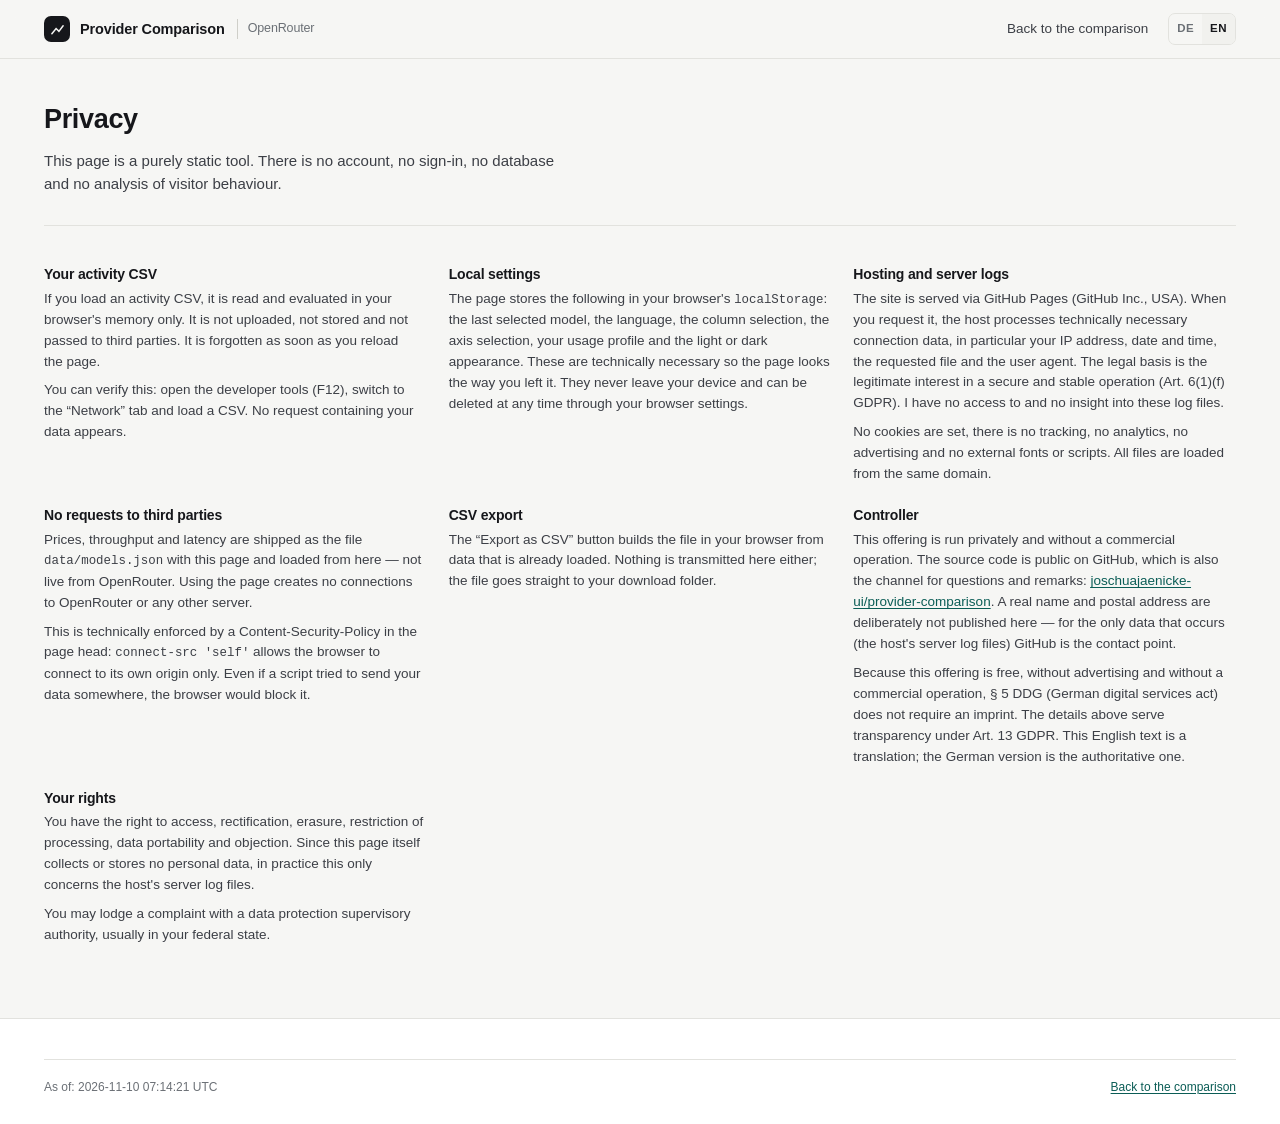
==== commit 1dada8c2: "Veroeffentlichung: Betreiberangabe ohne Platzhalter, Quellcode-Link in der Fusszeile" ====
--- a/datenschutz.html
+++ b/datenschutz.html
@@ -119,8 +119,11 @@
       <article data-lang-block="de">
         <h3>Verantwortlich</h3>
         <p>
-          [Vor- und Nachname, Anschrift, Kontaktadresse eintragen — vor der Veröffentlichung
-          ausfüllen.]
+          Dieses Angebot wird privat und ohne Geschäftsbetrieb betrieben. Der Quellcode liegt
+          öffentlich auf GitHub; dort ist auch der Weg für Rückfragen und Hinweise:
+          <a href="https://github.com/joschuajaenicke-ui/provider-comparison">joschuajaenicke-ui/provider-comparison</a>. Ein Klarname mit Anschrift
+          ist hier bewusst nicht veröffentlicht — für die einzigen anfallenden Daten (die
+          Server-Logfiles des Hosters) ist GitHub der Ansprechpartner.
         </p>
         <p>
           Da dieses Angebot kostenlos, ohne Werbung und ohne Geschäftsbetrieb bereitgestellt wird,
@@ -208,7 +211,11 @@
       <article data-lang-block="en">
         <h3>Controller</h3>
         <p>
-          [Enter name, postal address and contact address before publishing.]
+          This offering is run privately and without a commercial operation. The source code is
+          public on GitHub, which is also the channel for questions and remarks:
+          <a href="https://github.com/joschuajaenicke-ui/provider-comparison">joschuajaenicke-ui/provider-comparison</a>. A real name and postal
+          address are deliberately not published here — for the only data that occurs (the host's
+          server log files) GitHub is the contact point.
         </p>
         <p>
           Because this offering is free, without advertising and without a commercial operation,
--- a/assets/style.css
+++ b/assets/style.css
@@ -317,6 +317,10 @@
   font-variant-numeric: tabular-nums;
 }
 .field input[type="number"]:disabled { color: var(--muted); background: var(--surface-3); }
+/* Keine Hoch/Runter-Pfeile an den Zahlenfeldern — bei Datenwerten nur im Weg */
+input[type="number"]::-webkit-outer-spin-button,
+input[type="number"]::-webkit-inner-spin-button { -webkit-appearance: none; margin: 0; }
+input[type="number"] { -moz-appearance: textfield; appearance: textfield; }
 .field select {
   padding: 6px 8px; border-radius: 6px; border: 1px solid var(--border-strong);
   background: var(--surface-2);
@@ -328,7 +332,21 @@
 .usage-panel__head h3 { flex: none; }
 .usage-panel__head .hint { flex: 1 1 340px; max-width: 78ch; }
 .usage-grid { display: flex; flex-wrap: wrap; align-items: center; gap: 12px 20px; }
-.usage-derived { font-size: 12.5px; color: var(--muted); font-variant-numeric: tabular-nums; }
+.usage-block { margin-bottom: 26px; }
+.usage-block__head { display: flex; flex-wrap: wrap; align-items: baseline; gap: 4px 14px; margin-bottom: 10px; }
+.usage-block__head h3 { flex: none; font-size: 15px; }
+.usage-block__head .hint { flex: 1 1 340px; max-width: 82ch; }
+
+/* Infozeile unter den Eingaben: abgeleitete Werte des Profils */
+.usage-info { display: flex; flex-wrap: wrap; gap: 8px 10px; margin-top: 14px; }
+.usage-info__item {
+  display: inline-flex; align-items: baseline; gap: 7px;
+  background: var(--surface-2); border: 1px solid var(--border);
+  border-radius: 999px; padding: 4px 12px; font-size: 12.5px;
+}
+.usage-info__k { color: var(--muted); }
+.usage-info__v { font-weight: 600; font-variant-numeric: tabular-nums; }
+.usage-info__note { color: var(--muted); font-size: 11.5px; }
 .usage-actions { display: flex; flex-wrap: wrap; align-items: center; gap: 10px; margin-top: 14px; }
 .usage-drop-hint { font-size: 12.5px; color: var(--muted); }
 .usage-note { margin-top: 12px; max-width: 92ch; }
@@ -355,7 +373,7 @@
 thead th:first-child { text-align: left; }
 th button {
   width: 100%; border: 0; background: none; cursor: pointer;
-  padding: 9px 12px; color: inherit; font: inherit;
+  padding: 9px 10px; color: inherit; font: inherit;
   text-transform: inherit; letter-spacing: inherit;
   display: flex; align-items: center; gap: 5px; justify-content: flex-end;
 }
@@ -365,17 +383,23 @@
 .sort-ind { font-size: 9px; opacity: .9; }
 
 tbody td {
-  padding: 8px 12px; text-align: right; white-space: nowrap;
+  padding: 8px 10px; text-align: right; white-space: nowrap;
   border-bottom: 1px solid var(--border);
 }
 tbody td:first-child { text-align: left; }
+/* Anbietername + Endpoint-Slug dürfen die Tabelle nicht aufblähen */
+.table-scroll thead th:first-child,
+.table-scroll tbody td:first-child { max-width: 232px; }
 tbody tr:hover td { background: var(--surface-2); }
 tbody tr.is-linked td { background: var(--accent-soft); }
 tbody tr.is-excluded td { color: var(--muted); }
 tbody tr.is-excluded td:first-child { text-decoration: line-through; text-decoration-color: var(--border-strong); }
 
-.cell-provider { font-weight: 550; display: flex; align-items: center; gap: 7px; }
-.cell-sub { font-family: var(--mono); font-size: 11.5px; color: var(--muted); }
+.cell-provider { font-weight: 550; display: flex; align-items: center; gap: 7px; flex-wrap: wrap; }
+.cell-sub {
+  font-family: var(--mono); font-size: 11.5px; color: var(--muted);
+  max-width: 100%; overflow: hidden; text-overflow: ellipsis; white-space: nowrap;
+}
 .num-strong { font-weight: 600; }
 .dim { color: var(--muted); }
 .pos-min { color: var(--accent-ink); font-weight: 600; }
@@ -461,6 +485,14 @@
   border-radius: var(--radius-lg); padding: 18px;
 }
 .kpis { display: flex; flex-wrap: wrap; gap: 10px 26px; margin-top: 16px; }
+.log-scope { flex-basis: 100%; font-size: 12.5px; color: var(--muted); }
+.log-warn {
+  flex-basis: 100%; display: grid; gap: 3px;
+  background: var(--warn-soft); border: 1px solid color-mix(in srgb, var(--warn) 35%, var(--border));
+  border-radius: var(--radius); padding: 10px 12px;
+}
+.log-warn strong { color: var(--warn); font-size: 13px; }
+.log-warn span { font-size: 12.5px; color: var(--ink-2); line-height: 1.5; }
 .kpi { display: grid; gap: 1px; }
 .kpi__k { font-size: 10.5px; text-transform: uppercase; letter-spacing: .06em; color: var(--muted); font-weight: 600; }
 .kpi__v { font-size: 15px; font-weight: 600; font-variant-numeric: tabular-nums; }
@@ -469,35 +501,7 @@
 .msg.is-ok { color: var(--accent-ink); }
 .msg.is-err { color: var(--bad); }
 
-/* --- Aufklappbarer Bereich (Filterliste) ---------------------------------- */
-details.advanced {
-  margin-top: 40px; border: 1px solid var(--border);
-  border-radius: var(--radius-lg); background: var(--surface);
-}
-details.advanced > summary {
-  cursor: pointer; padding: 14px 18px; font-weight: 600; font-size: 14px;
-  list-style: none; display: flex; align-items: center; gap: 10px;
-}
-details.advanced > summary::-webkit-details-marker { display: none; }
-details.advanced > summary::before {
-  content: ""; width: 0; height: 0; flex: none;
-  border-left: 5px solid var(--muted); border-top: 4px solid transparent;
-  border-bottom: 4px solid transparent; transition: transform .15s ease;
-}
-details.advanced[open] > summary::before { transform: rotate(90deg); }
-details.advanced > summary .hint { font-weight: 400; color: var(--muted); font-size: 12.5px; }
-.advanced__body { padding: 0 18px 18px; display: grid; gap: 14px; }
-.rule-row { display: flex; flex-wrap: wrap; gap: 14px 22px; align-items: center; }
-.rule-row .field input[type="number"] { width: 76px; }
-.output-line {
-  display: flex; align-items: center; gap: 10px; flex-wrap: wrap;
-  background: var(--surface-2); border: 1px solid var(--border);
-  border-radius: var(--radius); padding: 9px 12px;
-}
-.output-line code {
-  flex: 1; min-width: 0; overflow-x: auto; white-space: nowrap;
-  font-size: 12.5px; color: var(--ink);
-}
+/* --- Buttons -------------------------------------------------------------- */
 .btn {
   border: 1px solid var(--border-strong); background: var(--surface);
   border-radius: 6px; padding: 5px 11px; font-size: 12.5px;
@@ -556,10 +560,18 @@
 .provider-panel__empty { padding: 10px 6px; font-size: 12.5px; color: var(--muted); }
 
 /* --- Methodik ------------------------------------------------------------- */
-.methodik { display: grid; gap: 18px; grid-template-columns: repeat(auto-fit, minmax(240px, 1fr)); }
+.methodik { display: grid; gap: 22px; grid-template-columns: repeat(auto-fit, minmax(300px, 1fr)); }
 .methodik article h3 { margin-bottom: 5px; }
 .methodik article p { color: var(--ink-2); font-size: 13.5px; }
 .methodik article p + p { margin-top: 8px; }
+/* Formelblock in der Methodik: zwei Zeilen, monospaced, ruhig hinterlegt */
+.formula {
+  display: grid; gap: 3px; margin: 10px 0;
+  background: var(--surface-2); border: 1px solid var(--border);
+  border-radius: var(--radius); padding: 10px 12px;
+  font-family: var(--mono); font-size: 12.5px; line-height: 1.5;
+}
+.formula code { white-space: normal; overflow-wrap: anywhere; }
 
 /* --- Fußzeile ------------------------------------------------------------- */
 .site-footer { border-top: 1px solid var(--border); background: var(--surface); }
@@ -618,7 +630,7 @@
 
 /* --- Druck ---------------------------------------------------------------- */
 @media print {
-  .site-header, .toolbar, .chart-controls, .table-foot, details.advanced { display: none; }
+  .site-header, .toolbar, .chart-controls, .table-foot { display: none; }
   body { background: #fff; color: #000; }
   .table-scroll { max-height: none; overflow: visible; }
 }
